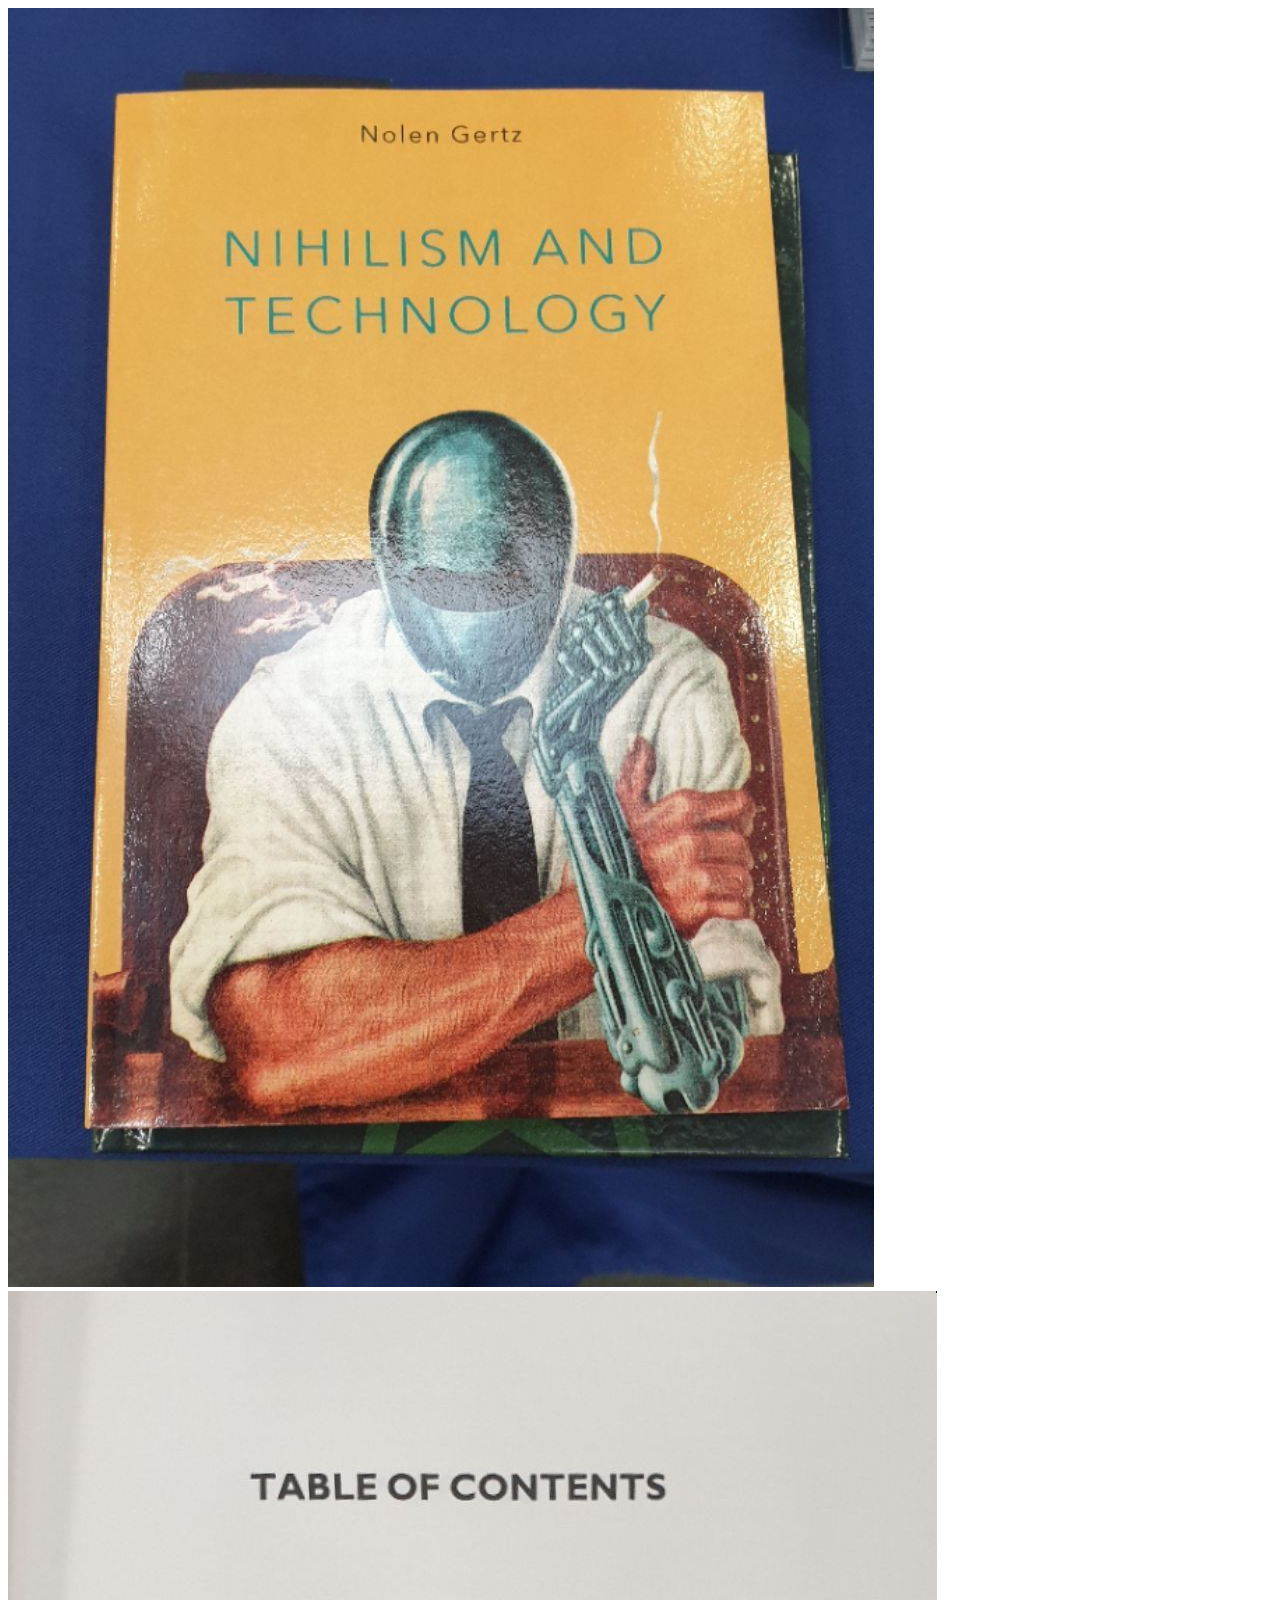
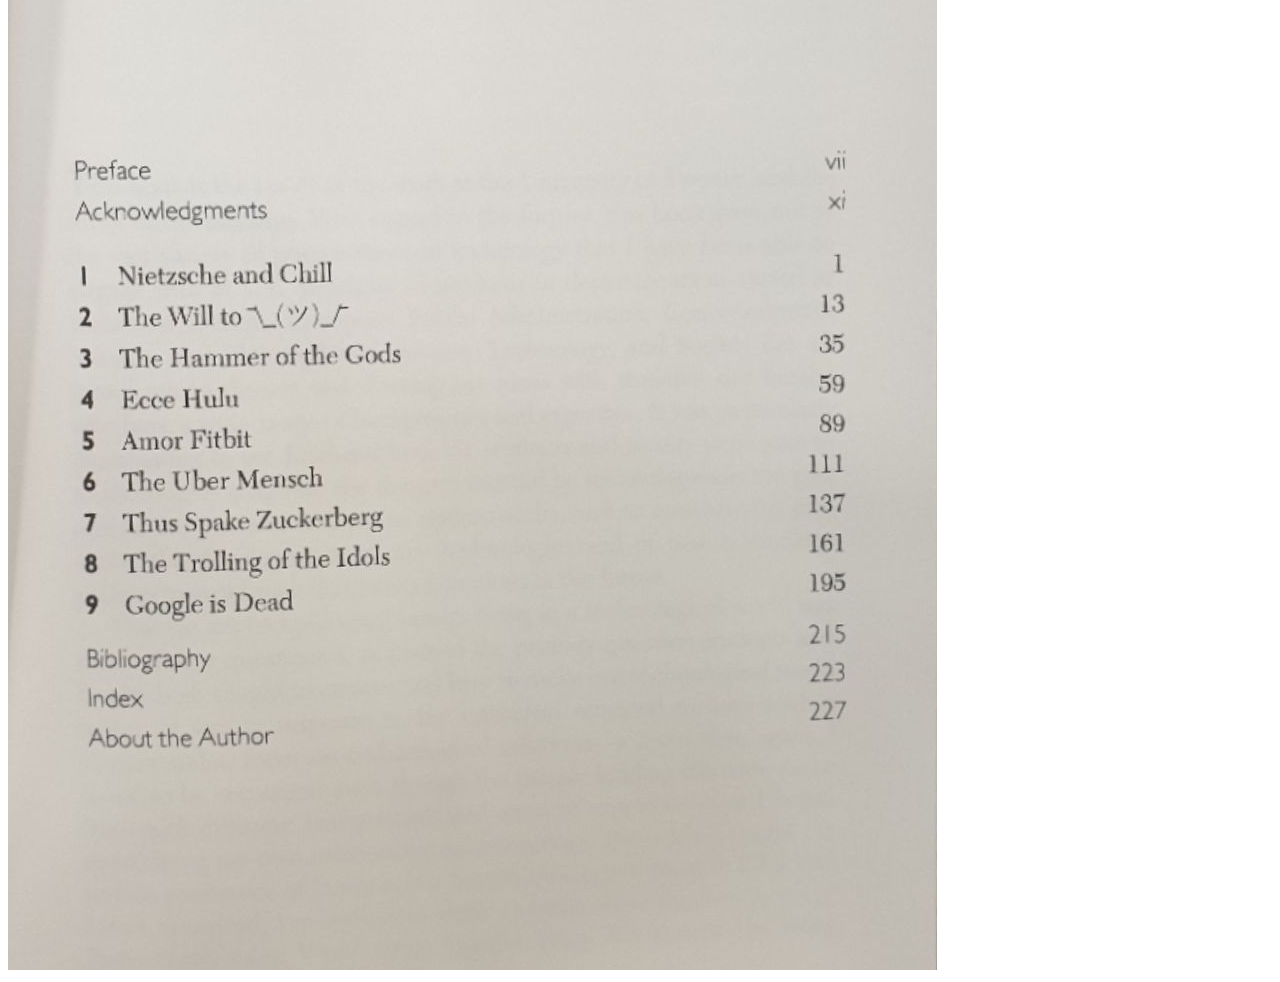
==== m1/task1.1/index.html @ 5336c275 "Add images source" ====
<!DOCTYPE html>
<html lang="en">
	<head>
		<title></title>
		<meta charset="UTF-8">
		<meta name="viewport" content="width=device-width, initial-scale=1">
	</head>
	<body>
		<img src="images/photo_1930@09-07-2019_19-51-22.jpg" alt="Book cover" width>
		<br>
		<img src="images/photo_1932@09-07-2019_19-51-22.jpg" alt="Table of contents">
	</body>
</html>
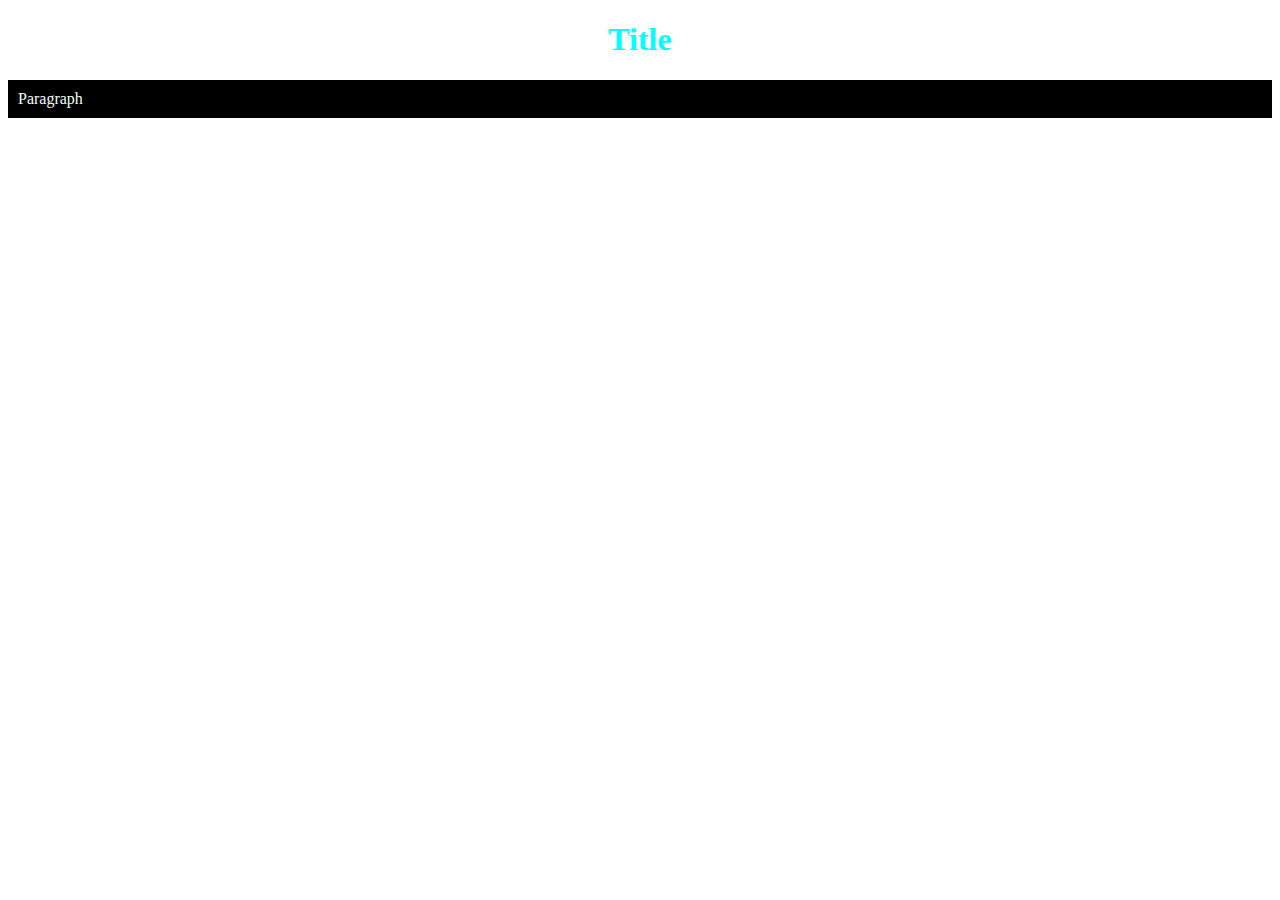
==== commit 80b1e068: "Change index.html" ====
--- a/m1/task1.1/index.html
+++ b/m1/task1.1/index.html
@@ -4,10 +4,10 @@
 		<title></title>
 		<meta charset="UTF-8">
 		<meta name="viewport" content="width=device-width, initial-scale=1">
+		<link href="styles/style.css" rel="stylesheet">
 	</head>
 	<body>
-		<img src="images/photo_1930@09-07-2019_19-51-22.jpg" alt="Book cover" width>
-		<br>
-		<img src="images/photo_1932@09-07-2019_19-51-22.jpg" alt="Table of contents">
+		<h1>Title</h1>
+		<p>Paragraph</p>
 	</body>
 </html>
--- a/m1/task1.1/styles/style.css
+++ b/m1/task1.1/styles/style.css
@@ -0,0 +1,10 @@
+h1 {
+	text-align: center;
+	color: aqua;
+}
+p {
+	text-align: justify;
+	color: azure;
+	background-color: black;
+	padding: 10px;
+}
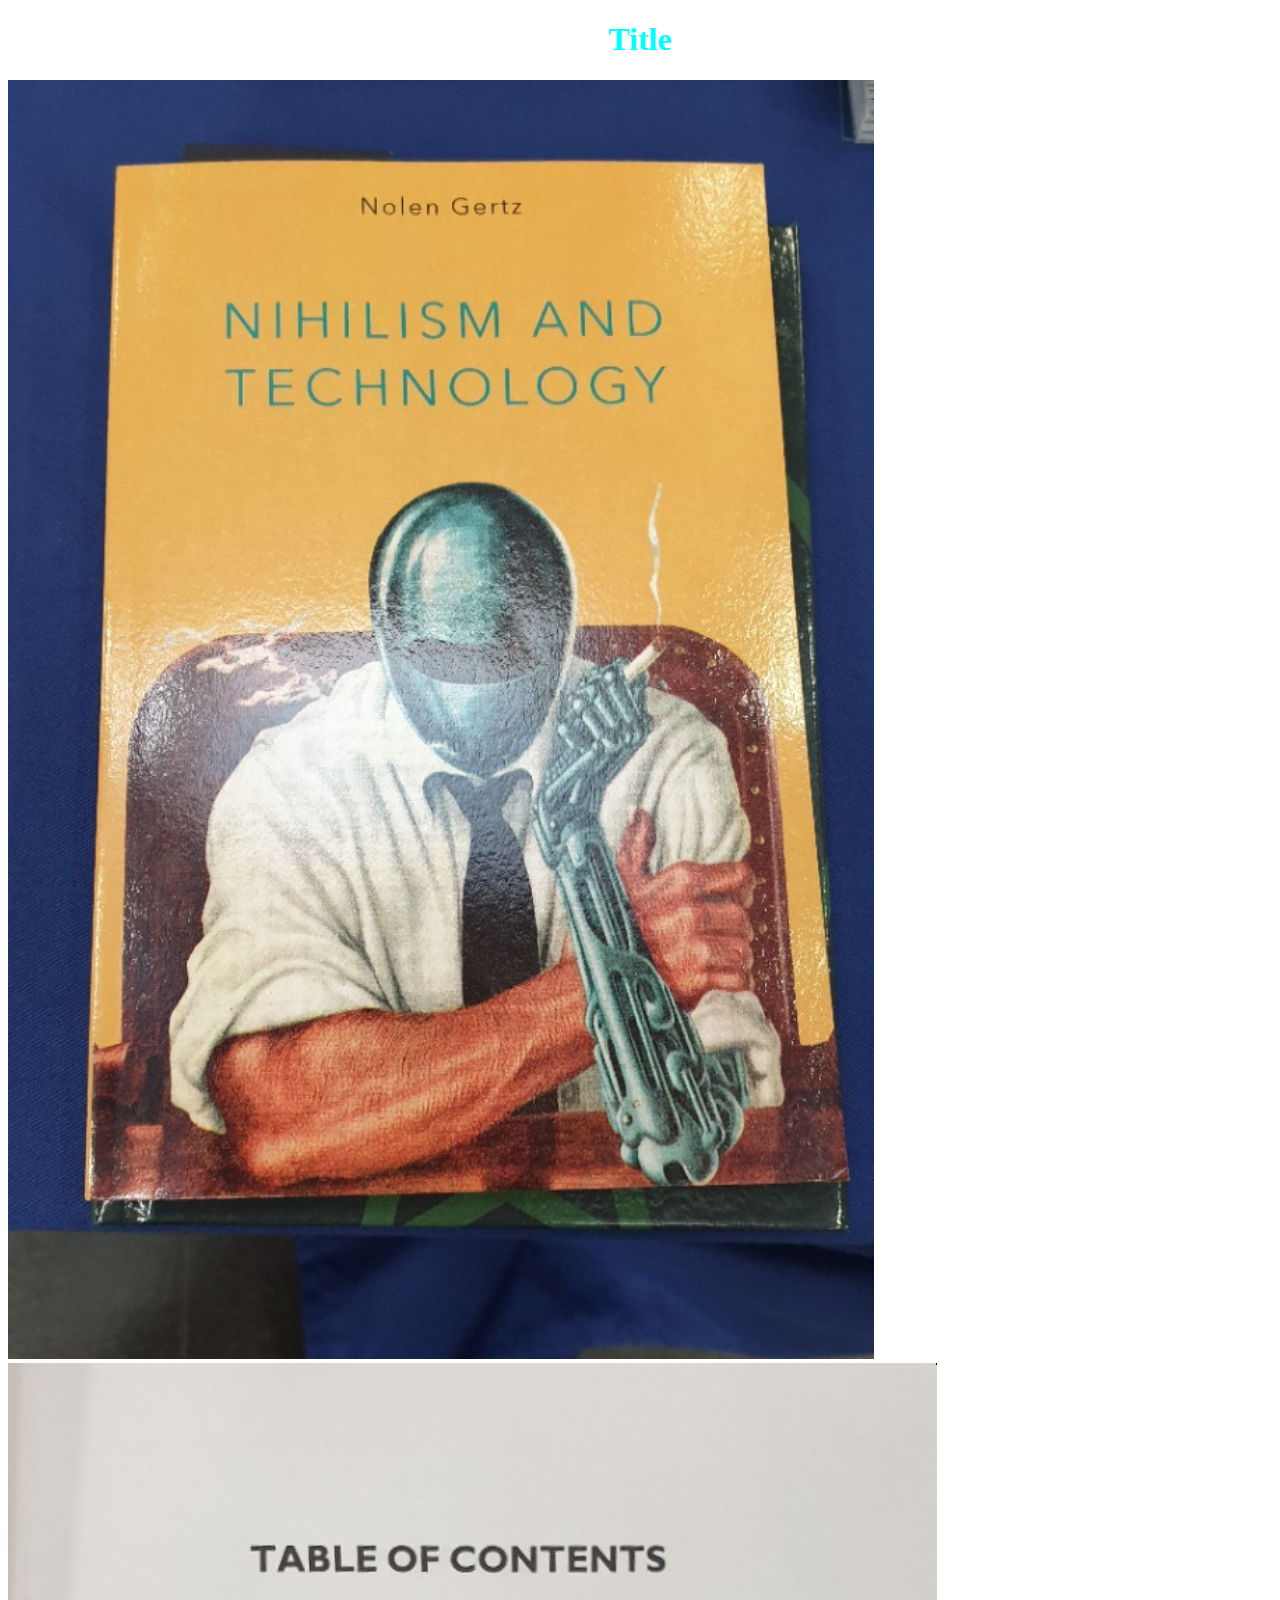
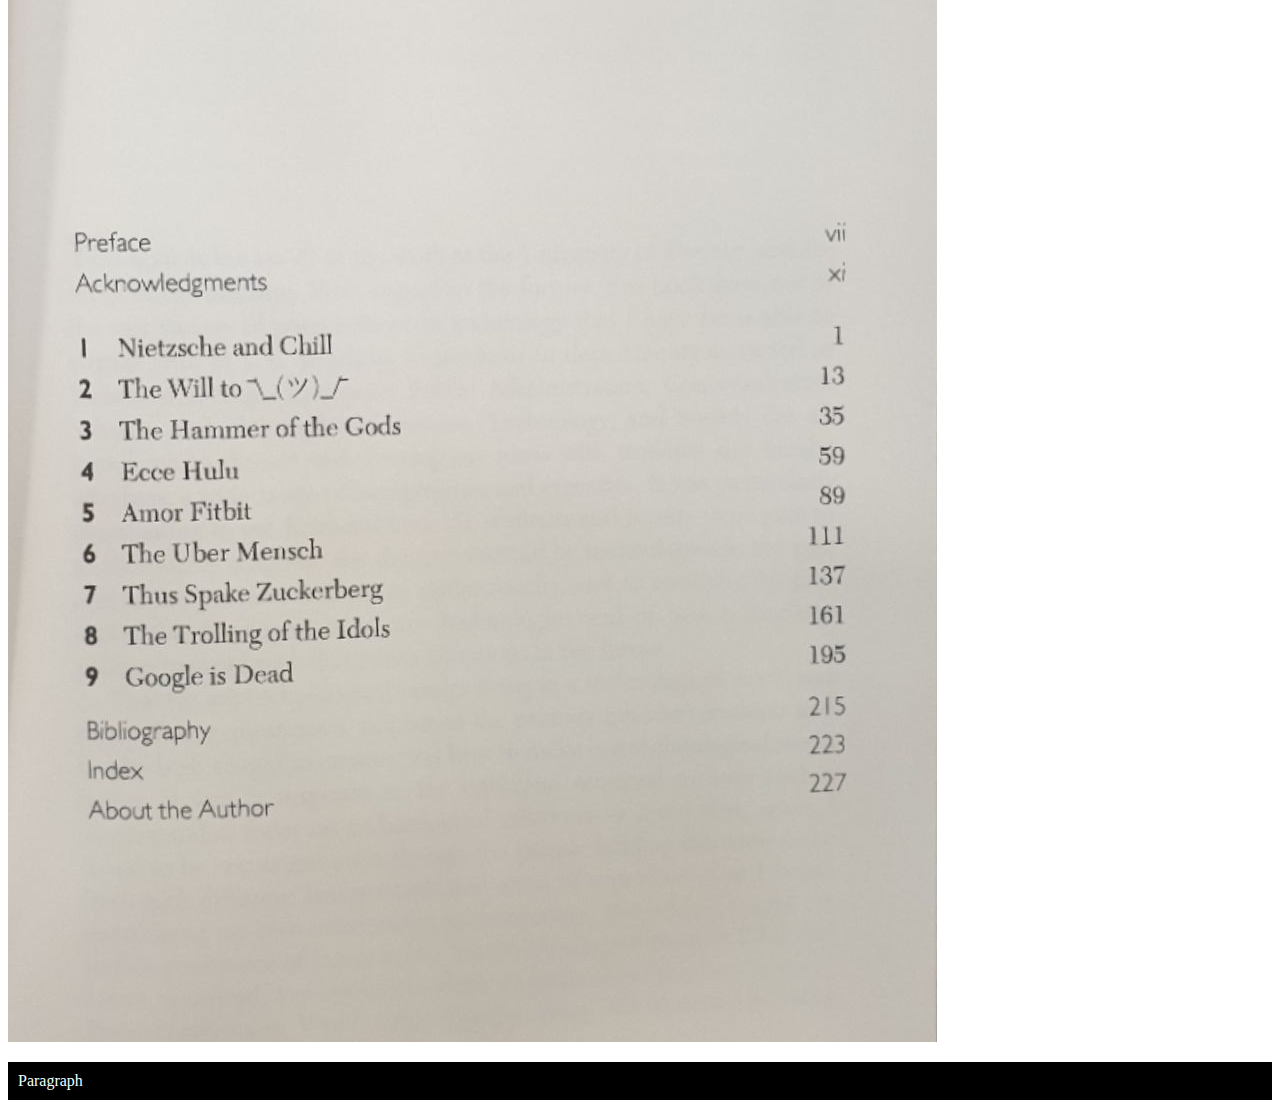
==== commit 9a55122c: "Resolved merge conflict" ====
--- a/m1/task1.1/index.html
+++ b/m1/task1.1/index.html
@@ -8,6 +8,9 @@
 	</head>
 	<body>
 		<h1>Title</h1>
+		<img src="images/photo_1930@09-07-2019_19-51-22.jpg" alt="Book cover" width>
+		<br>
+		<img src="images/photo_1932@09-07-2019_19-51-22.jpg" alt="Table of contents">
 		<p>Paragraph</p>
 	</body>
 </html>
